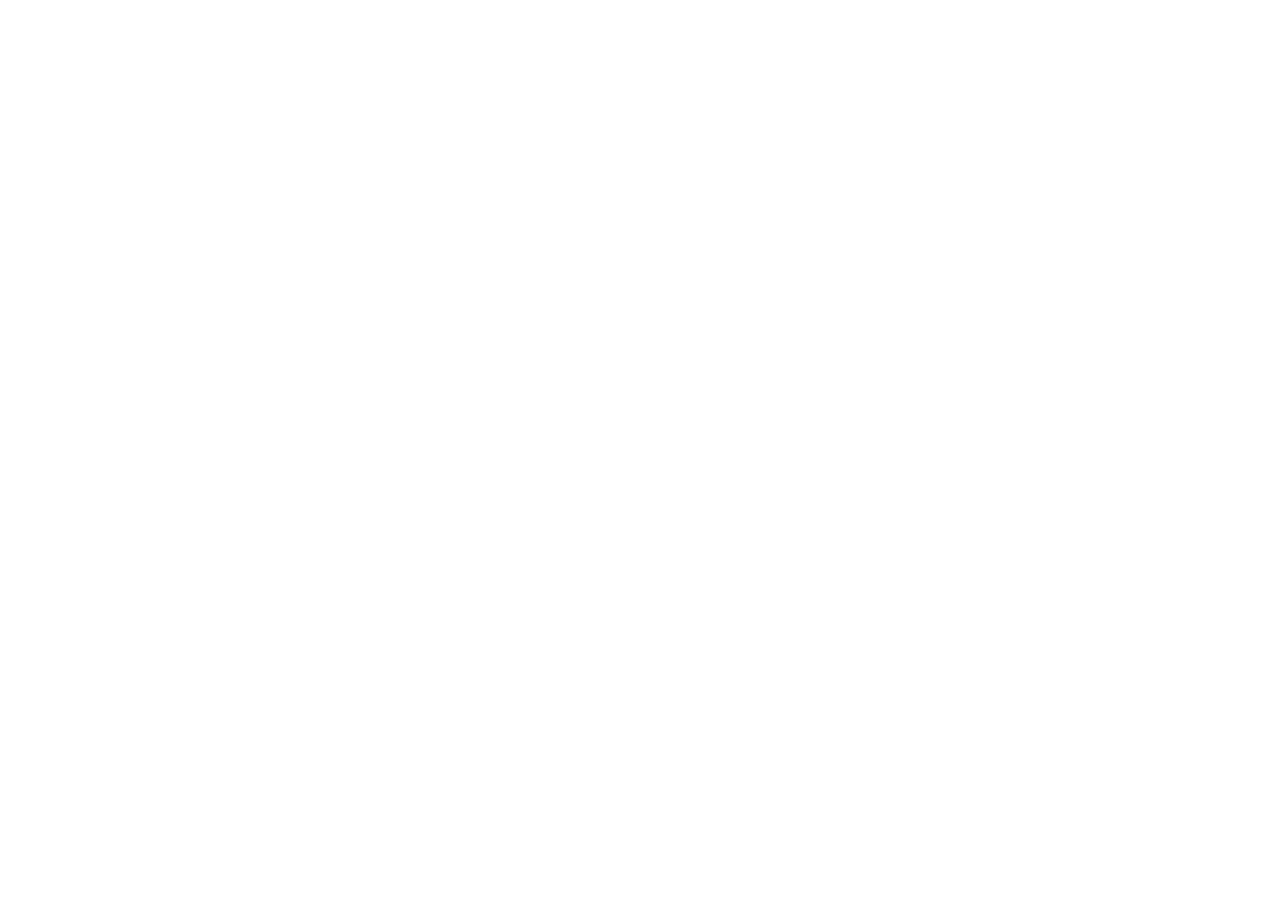
==== index.html @ 0b14f1cb "estructura" ====
<!DOCTYPE html>
<html lang="en">
<head>
    <meta charset="UTF-8">
    <meta name="viewport" content="width=device-width, initial-scale=1.0">
    <title>Rentabili</title>
    <link rel="stylesheet" href="css/styles.css">
    <link rel="stylesheet" href="css/variables.css">
</head>
<body>
    
</body>
</html>
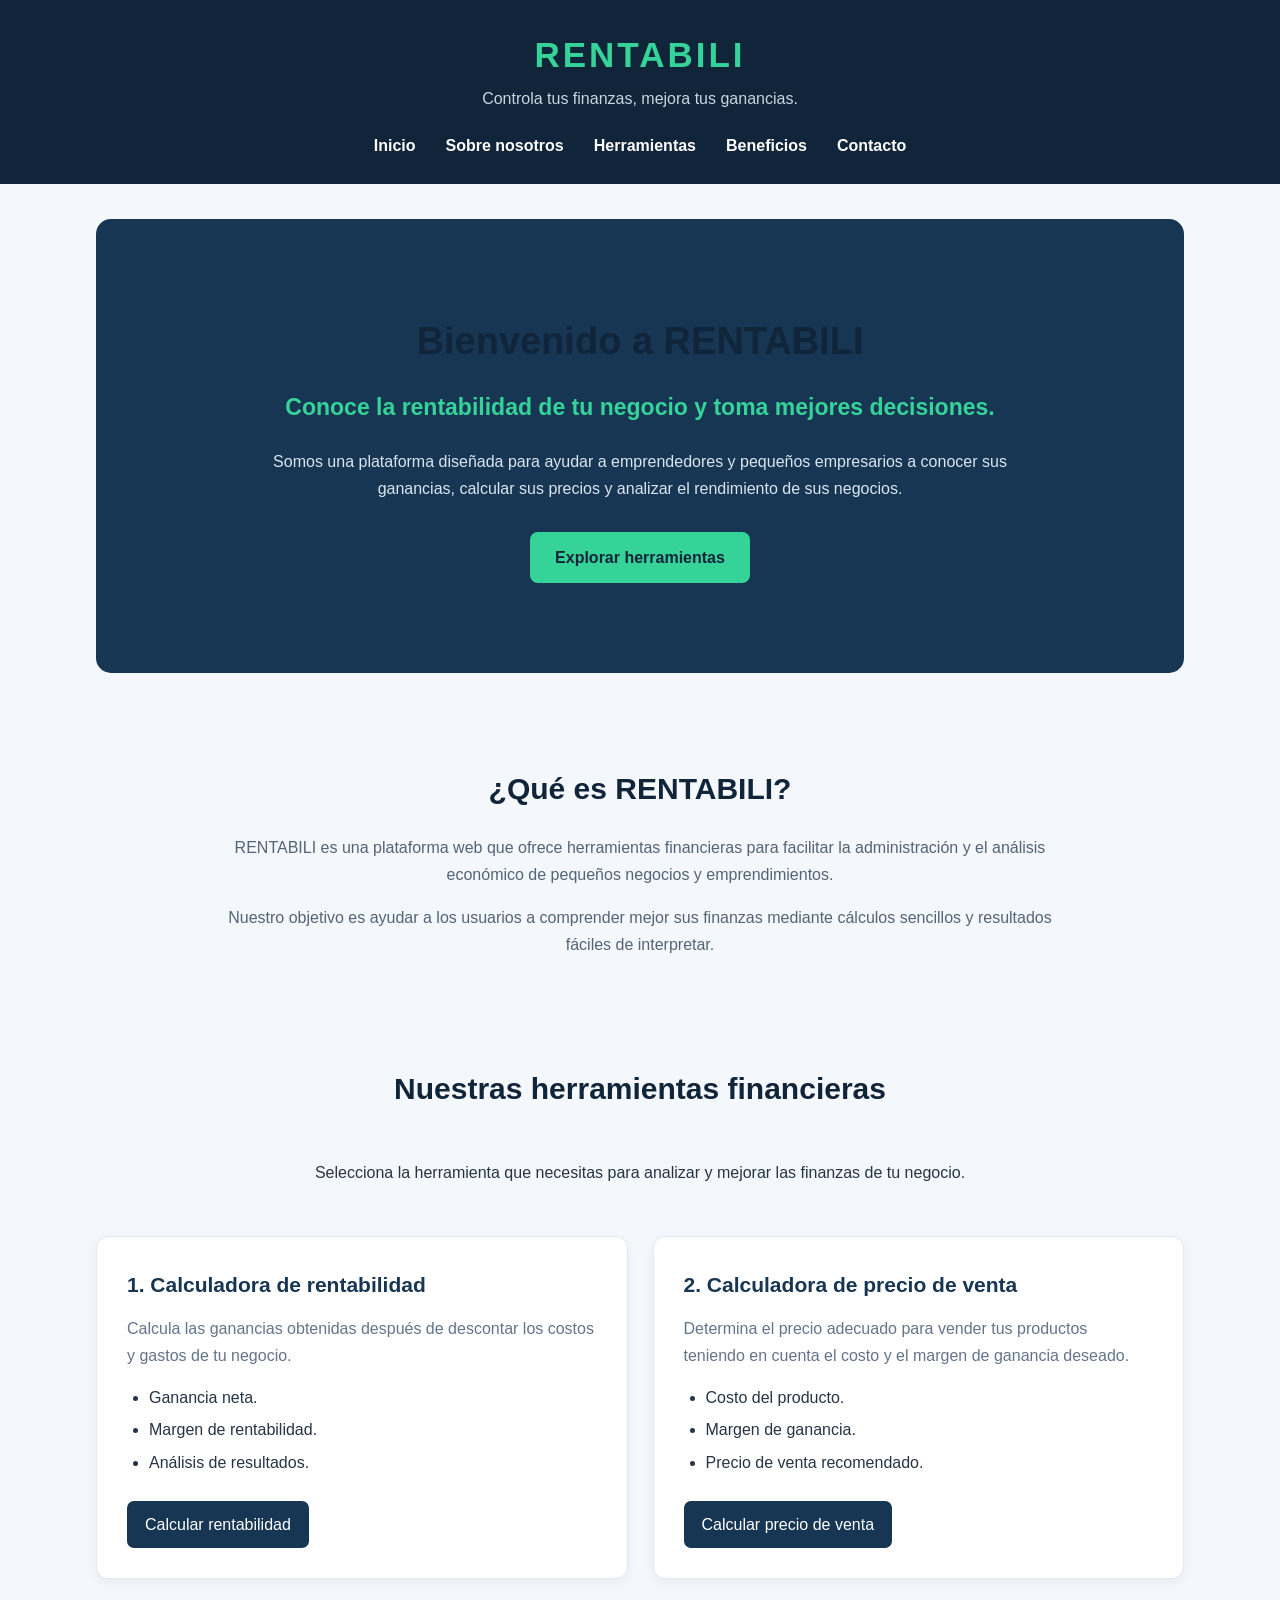
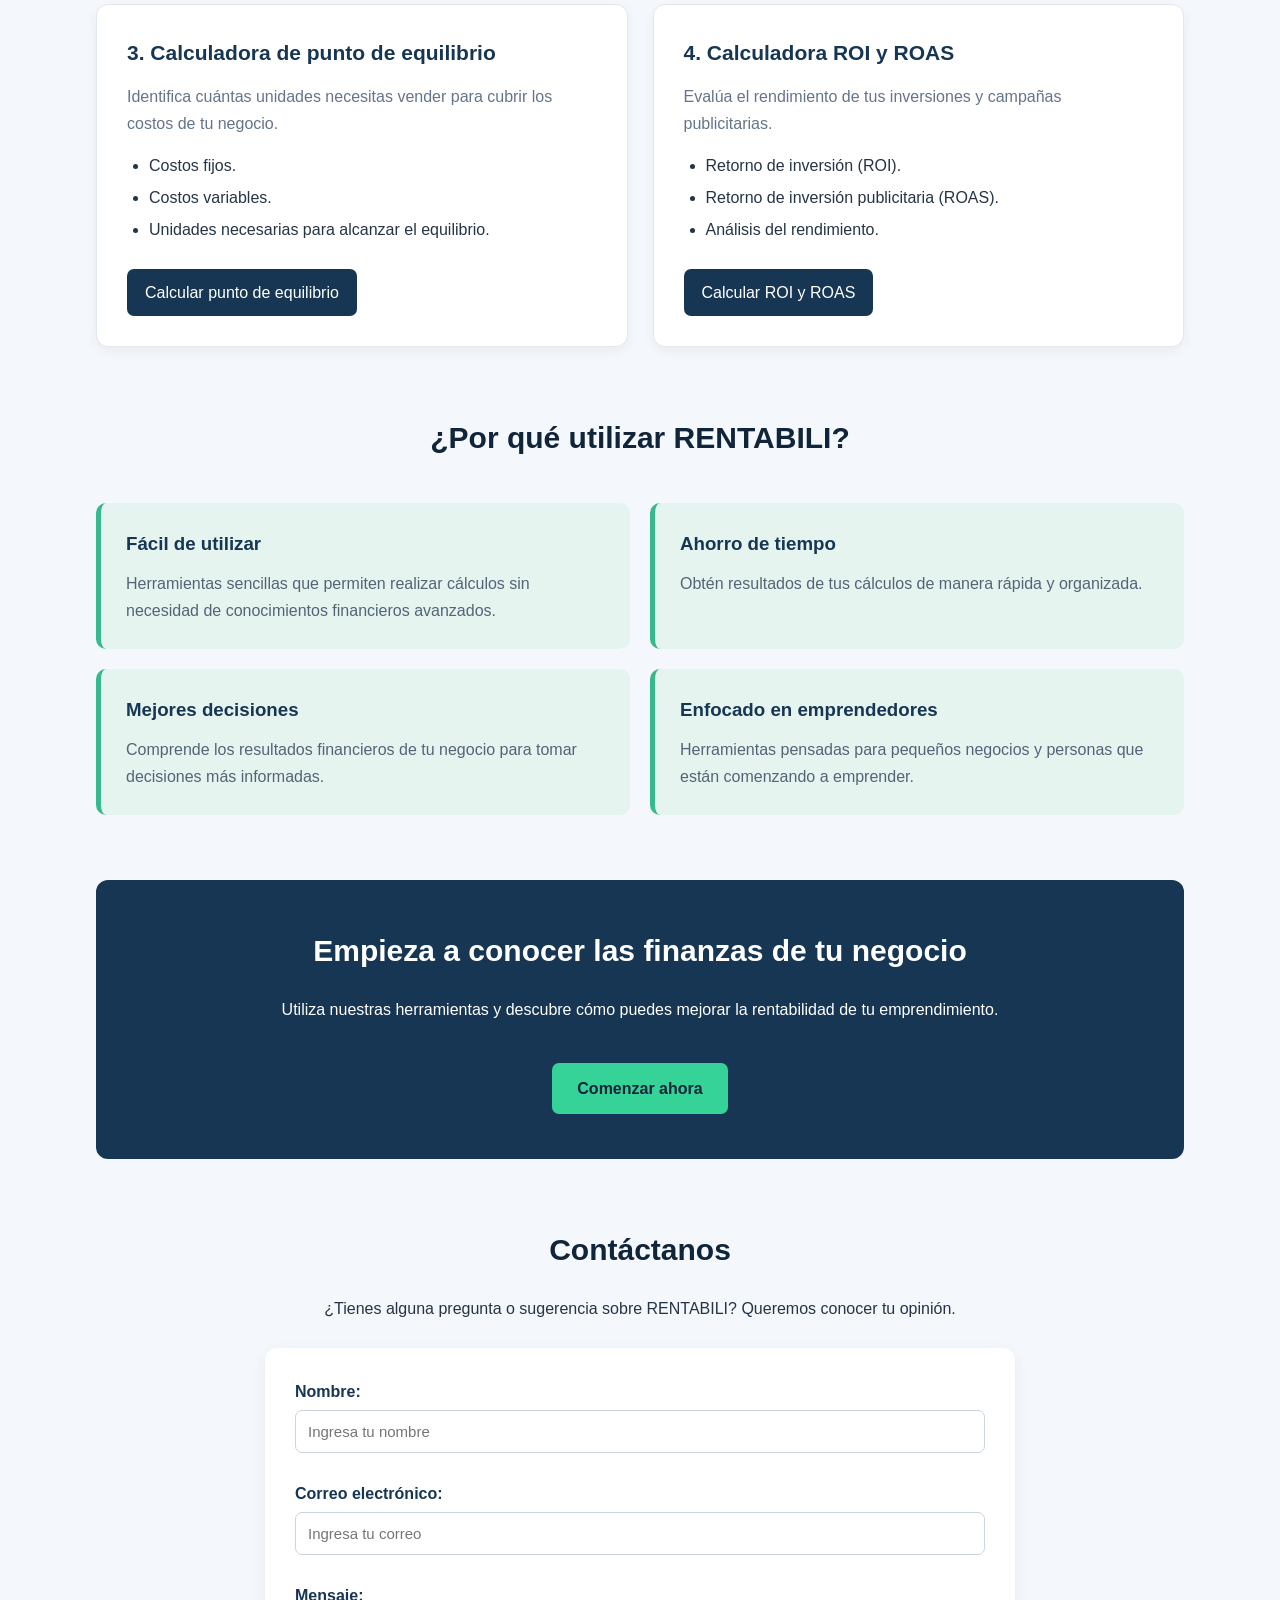
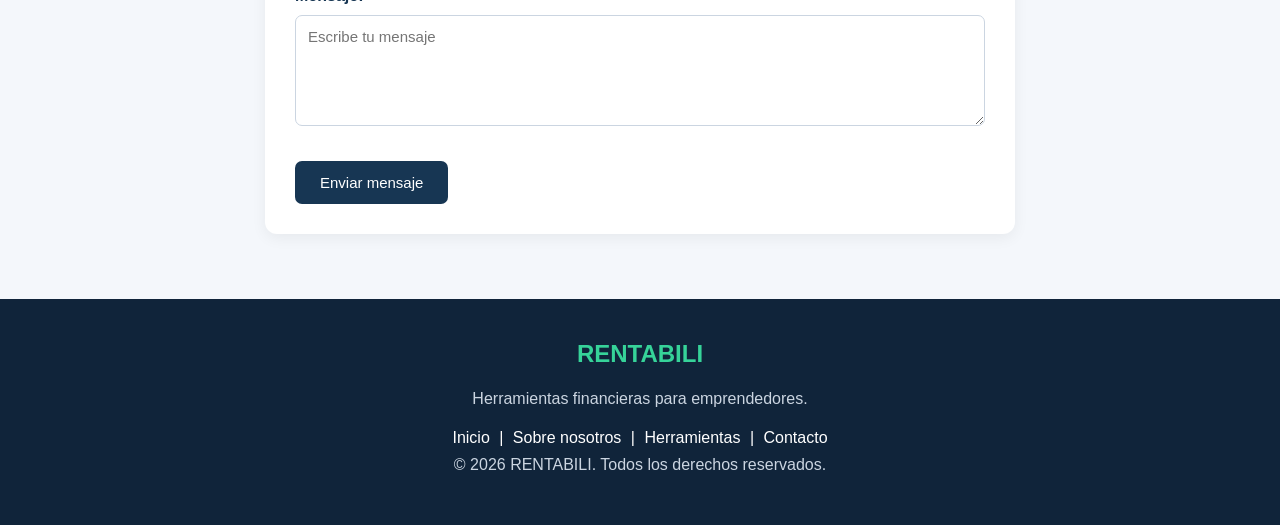
==== commit 4fb00d03: "agregar paginas" ====
--- a/index.html
+++ b/index.html
@@ -1,13 +1,299 @@
 <!DOCTYPE html>
-<html lang="en">
+<html lang="es">
+
 <head>
     <meta charset="UTF-8">
     <meta name="viewport" content="width=device-width, initial-scale=1.0">
-    <title>Rentabili</title>
+    <meta name="description" content="RENTABILI, plataforma de herramientas financieras para emprendedores y pequeños negocios.">
+    <title>RENTABILI | Inicio</title>
     <link rel="stylesheet" href="css/styles.css">
     <link rel="stylesheet" href="css/variables.css">
 </head>
+
 <body>
-    
+
+    <!-- ENCABEZADO Y NAVEGACIÓN -->
+    <header>
+
+        <h1>RENTABILI</h1>
+
+        <p>Controla tus finanzas, mejora tus ganancias.</p>
+
+        <nav>
+            <ul>
+                <li><a href="index.html">Inicio</a></li>
+                <li><a href="#nosotros">Sobre nosotros</a></li>
+                <li><a href="#herramientas">Herramientas</a></li>
+                <li><a href="#beneficios">Beneficios</a></li>
+                <li><a href="#contacto">Contacto</a></li>
+            </ul>
+        </nav>
+
+    </header>
+
+
+    <!-- PRESENTACIÓN PRINCIPAL -->
+    <main>
+
+        <section id="inicio">
+
+            <h2>Bienvenido a RENTABILI</h2>
+
+            <h3>Conoce la rentabilidad de tu negocio y toma mejores decisiones.</h3>
+
+            <p>
+                Somos una plataforma diseñada para ayudar a emprendedores
+                y pequeños empresarios a conocer sus ganancias, calcular
+                sus precios y analizar el rendimiento de sus negocios.
+            </p>
+
+            <a href="#herramientas">Explorar herramientas</a>
+
+        </section>
+
+
+        <!-- SOBRE NOSOTROS -->
+        <section id="nosotros">
+
+            <h2>¿Qué es RENTABILI?</h2>
+
+            <p>
+                RENTABILI es una plataforma web que ofrece herramientas
+                financieras para facilitar la administración y el análisis
+                económico de pequeños negocios y emprendimientos.
+            </p>
+
+            <p>
+                Nuestro objetivo es ayudar a los usuarios a comprender
+                mejor sus finanzas mediante cálculos sencillos y resultados
+                fáciles de interpretar.
+            </p>
+
+        </section>
+
+
+        <!-- HERRAMIENTAS PRINCIPALES -->
+        <section id="herramientas">
+
+            <h2>Nuestras herramientas financieras</h2>
+
+            <p>
+                Selecciona la herramienta que necesitas para analizar
+                y mejorar las finanzas de tu negocio.
+            </p>
+
+
+            <!-- HERRAMIENTA 1 -->
+            <article>
+
+                <h3>1. Calculadora de rentabilidad</h3>
+
+                <p>
+                    Calcula las ganancias obtenidas después de descontar
+                    los costos y gastos de tu negocio.
+                </p>
+
+                <ul>
+                    <li>Ganancia neta.</li>
+                    <li>Margen de rentabilidad.</li>
+                    <li>Análisis de resultados.</li>
+                </ul>
+
+                <a href="Rentabilidad.html">Calcular rentabilidad</a>
+
+            </article>
+
+
+            <!-- HERRAMIENTA 2 -->
+            <article>
+
+                <h3>2. Calculadora de precio de venta</h3>
+
+                <p>
+                    Determina el precio adecuado para vender tus productos
+                    teniendo en cuenta el costo y el margen de ganancia deseado.
+                </p>
+
+                <ul>
+                    <li>Costo del producto.</li>
+                    <li>Margen de ganancia.</li>
+                    <li>Precio de venta recomendado.</li>
+                </ul>
+
+                <a href="Precio de venta.html">Calcular precio de venta</a>
+
+            </article>
+
+
+            <!-- HERRAMIENTA 3 -->
+            <article>
+
+                <h3>3. Calculadora de punto de equilibrio</h3>
+
+                <p>
+                    Identifica cuántas unidades necesitas vender
+                    para cubrir los costos de tu negocio.
+                </p>
+
+                <ul>
+                    <li>Costos fijos.</li>
+                    <li>Costos variables.</li>
+                    <li>Unidades necesarias para alcanzar el equilibrio.</li>
+                </ul>
+
+                <a href="Punto de equilibrio.html">Calcular punto de equilibrio</a>
+
+            </article>
+
+
+            <!-- HERRAMIENTA 4 -->
+            <article>
+
+                <h3>4. Calculadora ROI y ROAS</h3>
+
+                <p>
+                    Evalúa el rendimiento de tus inversiones
+                    y campañas publicitarias.
+                </p>
+
+                <ul>
+                    <li>Retorno de inversión (ROI).</li>
+                    <li>Retorno de inversión publicitaria (ROAS).</li>
+                    <li>Análisis del rendimiento.</li>
+                </ul>
+
+                <a href="ROI Y ROAS.html">Calcular ROI y ROAS</a>
+
+            </article>
+
+        </section>
+
+
+        <!-- BENEFICIOS -->
+        <section id="beneficios">
+
+            <h2>¿Por qué utilizar RENTABILI?</h2>
+
+            <article>
+
+                <h3>Fácil de utilizar</h3>
+
+                <p>
+                    Herramientas sencillas que permiten realizar cálculos
+                    sin necesidad de conocimientos financieros avanzados.
+                </p>
+
+            </article>
+
+            <article>
+
+                <h3>Ahorro de tiempo</h3>
+
+                <p>
+                    Obtén resultados de tus cálculos de manera rápida
+                    y organizada.
+                </p>
+
+            </article>
+
+            <article>
+                
+                <h3>Mejores decisiones</h3>
+
+                <p>
+                    Comprende los resultados financieros de tu negocio
+                    para tomar decisiones más informadas.
+                </p>
+
+            </article>
+
+            <article>
+
+                <h3>Enfocado en emprendedores</h3>
+
+                <p>
+                    Herramientas pensadas para pequeños negocios
+                    y personas que están comenzando a emprender.
+                </p>
+
+            </article>
+
+        </section>
+
+
+        <!-- LLAMADO A LA ACCIÓN -->
+        <section>
+
+            <h2>Empieza a conocer las finanzas de tu negocio</h2>
+
+            <p>
+                Utiliza nuestras herramientas y descubre cómo puedes
+                mejorar la rentabilidad de tu emprendimiento.
+            </p>
+
+            <a href="#herramientas">Comenzar ahora</a>
+
+        </section>
+
+
+        <!-- CONTACTO -->
+        <section id="contacto">
+
+            <h2>Contáctanos</h2>
+
+            <p>
+                ¿Tienes alguna pregunta o sugerencia sobre RENTABILI?
+                Queremos conocer tu opinión.
+            </p>
+
+            <form>
+
+                <label for="nombre">Nombre:</label>
+                <input type="text" id="nombre" name="nombre"
+                       placeholder="Ingresa tu nombre">
+
+                <br><br>
+
+                <label for="correo">Correo electrónico:</label>
+                <input type="email" id="correo" name="correo"
+                       placeholder="Ingresa tu correo">
+
+                <br><br>
+
+                <label for="mensaje">Mensaje:</label>
+                <textarea id="mensaje" name="mensaje"
+                          rows="5" cols="30"
+                          placeholder="Escribe tu mensaje"></textarea>
+
+                <br><br>
+
+                <button type="submit">Enviar mensaje</button>
+
+            </form>
+
+        </section>
+
+    </main>
+
+
+    <!-- PIE DE PÁGINA -->
+    <footer>
+
+        <h2>RENTABILI</h2>
+
+        <p>Herramientas financieras para emprendedores.</p>
+
+        <nav>
+            <a href="index.html">Inicio</a> |
+            <a href="#nosotros">Sobre nosotros</a> |
+            <a href="#herramientas">Herramientas</a> |
+            <a href="#contacto">Contacto</a>
+        </nav>
+
+        <p>© 2026 RENTABILI. Todos los derechos reservados.</p>
+
+    </footer>
+
 </body>
+
 </html>
--- a/css/styles.css
+++ b/css/styles.css
@@ -0,0 +1,382 @@
+/* =====================================
+   1. CONFIGURACIÓN GENERAL
+===================================== */
+
+* {
+    margin: 0;
+    padding: 0;
+    box-sizing: border-box;
+}
+
+html {
+    scroll-behavior: smooth;
+}
+
+body {
+    font-family: Arial, Helvetica, sans-serif;
+    background-color: #f4f7fb;
+    color: #263445;
+    line-height: 1.7;
+}
+
+
+/* =====================================
+   2. ENCABEZADO
+===================================== */
+
+header {
+    background-color: #10243a;
+    color: white;
+    padding: 25px 8%;
+    text-align: center;
+}
+
+header h1 {
+    font-size: 35px;
+    letter-spacing: 3px;
+    color: #36d399;
+}
+
+header p {
+    color: #cbd5e1;
+    margin-bottom: 20px;
+}
+
+
+/* =====================================
+   3. BARRA DE NAVEGACIÓN
+===================================== */
+
+header nav ul {
+    list-style: none;
+    display: flex;
+    justify-content: center;
+    flex-wrap: wrap;
+    gap: 30px;
+}
+
+header nav ul li a {
+    color: white;
+    text-decoration: none;
+    font-weight: bold;
+    transition: 0.3s;
+}
+
+header nav ul li a:hover {
+    color: #36d399;
+}
+
+
+/* =====================================
+   4. CONTENIDO PRINCIPAL
+===================================== */
+
+main {
+    width: 85%;
+    max-width: 1200px;
+    margin: auto;
+}
+
+
+/* =====================================
+   5. PRESENTACIÓN PRINCIPAL
+===================================== */
+
+#inicio {
+    background-color: #173653;
+    color: white;
+    text-align: center;
+    padding: 90px 30px;
+    margin-top: 35px;
+    border-radius: 15px;
+}
+
+#inicio h2 {
+    font-size: 38px;
+    margin-bottom: 15px;
+}
+
+#inicio h3 {
+    font-size: 23px;
+    color: #36d399;
+    margin-bottom: 20px;
+}
+
+#inicio p {
+    max-width: 750px;
+    margin: 0 auto 30px;
+    color: #dbe5ef;
+}
+
+#inicio a {
+    display: inline-block;
+    background-color: #36d399;
+    color: #10243a;
+    text-decoration: none;
+    padding: 12px 25px;
+    border-radius: 8px;
+    font-weight: bold;
+    transition: 0.3s;
+}
+
+#inicio a:hover {
+    background-color: #20b981;
+    transform: translateY(-3px);
+}
+
+
+/* =====================================
+   6. SECCIONES GENERALES
+===================================== */
+
+main > section {
+    margin-top: 65px;
+    margin-bottom: 65px;
+}
+
+main > section h2 {
+    text-align: center;
+    color: #10243a;
+    font-size: 30px;
+    margin-bottom: 20px;
+}
+
+main > section > p {
+    text-align: center;
+    max-width: 800px;
+    margin: 0 auto 25px;
+}
+
+
+/* =====================================
+   7. SOBRE NOSOTROS
+===================================== */
+
+#nosotros {
+    text-align: center;
+    padding: 25px;
+}
+
+#nosotros p {
+    max-width: 850px;
+    margin: 15px auto;
+    color: #536477;
+}
+
+
+/* =====================================
+   8. HERRAMIENTAS FINANCIERAS
+===================================== */
+
+#herramientas {
+    display: grid;
+    grid-template-columns: repeat(2, 1fr);
+    gap: 25px;
+}
+
+#herramientas h2,
+#herramientas > p {
+    grid-column: 1 / -1;
+}
+
+#herramientas article {
+    background-color: white;
+    padding: 30px;
+    border-radius: 12px;
+    border: 1px solid #e2e8f0;
+    box-shadow: 0 4px 12px rgba(0, 0, 0, 0.05);
+    transition: 0.3s;
+}
+
+#herramientas article:hover {
+    transform: translateY(-7px);
+    box-shadow: 0 10px 25px rgba(16, 36, 58, 0.12);
+}
+
+#herramientas article h3 {
+    color: #173653;
+    font-size: 21px;
+    margin-bottom: 12px;
+}
+
+#herramientas article p {
+    color: #64748b;
+    margin-bottom: 15px;
+}
+
+#herramientas article ul {
+    padding-left: 22px;
+    margin-bottom: 25px;
+}
+
+#herramientas article li {
+    margin-bottom: 5px;
+}
+
+#herramientas article a {
+    display: inline-block;
+    background-color: #173653;
+    color: white;
+    text-decoration: none;
+    padding: 10px 18px;
+    border-radius: 7px;
+    transition: 0.3s;
+}
+
+#herramientas article a:hover {
+    background-color: #36b98b;
+    color: #10243a;
+}
+
+
+/* =====================================
+   9. BENEFICIOS
+===================================== */
+
+#beneficios {
+    display: grid;
+    grid-template-columns: repeat(2, 1fr);
+    gap: 20px;
+}
+
+#beneficios h2 {
+    grid-column: 1 / -1;
+}
+
+#beneficios article {
+    background-color: #e6f4ef;
+    padding: 25px;
+    border-radius: 10px;
+    border-left: 5px solid #36b98b;
+}
+
+#beneficios article h3 {
+    color: #173653;
+    margin-bottom: 10px;
+}
+
+#beneficios article p {
+    color: #536477;
+}
+
+
+/* =====================================
+   10. LLAMADO A LA ACCIÓN
+===================================== */
+
+main > section:not(#inicio):not(#nosotros):not(#herramientas):not(#beneficios):not(#contacto) {
+    background-color: #173653;
+    color: white;
+    text-align: center;
+    padding: 45px 25px;
+    border-radius: 12px;
+}
+
+main > section:not(#inicio):not(#nosotros):not(#herramientas):not(#beneficios):not(#contacto) h2 {
+    color: white;
+}
+
+main > section:not(#inicio):not(#nosotros):not(#herramientas):not(#beneficios):not(#contacto) a {
+    display: inline-block;
+    background-color: #36d399;
+    color: #10243a;
+    text-decoration: none;
+    padding: 12px 25px;
+    margin-top: 15px;
+    border-radius: 7px;
+    font-weight: bold;
+}
+
+
+/* =====================================
+   11. FORMULARIO DE CONTACTO
+===================================== */
+
+#contacto {
+    max-width: 750px;
+    margin-left: auto;
+    margin-right: auto;
+}
+
+#contacto form {
+    background-color: white;
+    padding: 30px;
+    border-radius: 12px;
+    box-shadow: 0 4px 15px rgba(0, 0, 0, 0.06);
+}
+
+#contacto label {
+    display: block;
+    font-weight: bold;
+    margin-bottom: 5px;
+    color: #173653;
+}
+
+#contacto input,
+#contacto textarea {
+    width: 100%;
+    padding: 12px;
+    border: 1px solid #cbd5e1;
+    border-radius: 7px;
+    font-family: Arial, sans-serif;
+    font-size: 15px;
+    outline: none;
+}
+
+#contacto input:focus,
+#contacto textarea:focus {
+    border-color: #36b98b;
+}
+
+#contacto textarea {
+    resize: vertical;
+}
+
+#contacto button {
+    background-color: #173653;
+    color: white;
+    border: none;
+    padding: 13px 25px;
+    border-radius: 7px;
+    cursor: pointer;
+    font-size: 15px;
+    transition: 0.3s;
+}
+
+#contacto button:hover {
+    background-color: #36b98b;
+    color: #10243a;
+}
+
+
+/* =====================================
+   12. PIE DE PÁGINA
+===================================== */
+
+footer {
+    background-color: #10243a;
+    color: white;
+    text-align: center;
+    padding: 35px 20px;
+}
+
+footer h2 {
+    color: #36d399;
+    margin-bottom: 10px;
+}
+
+footer p {
+    color: #cbd5e1;
+    margin-bottom: 12px;
+}
+
+footer nav a {
+    color: white;
+    text-decoration: none;
+    margin: 5px;
+    transition: 0.3s;
+}
+
+footer nav a:hover {
+    color: #36d399;
+}
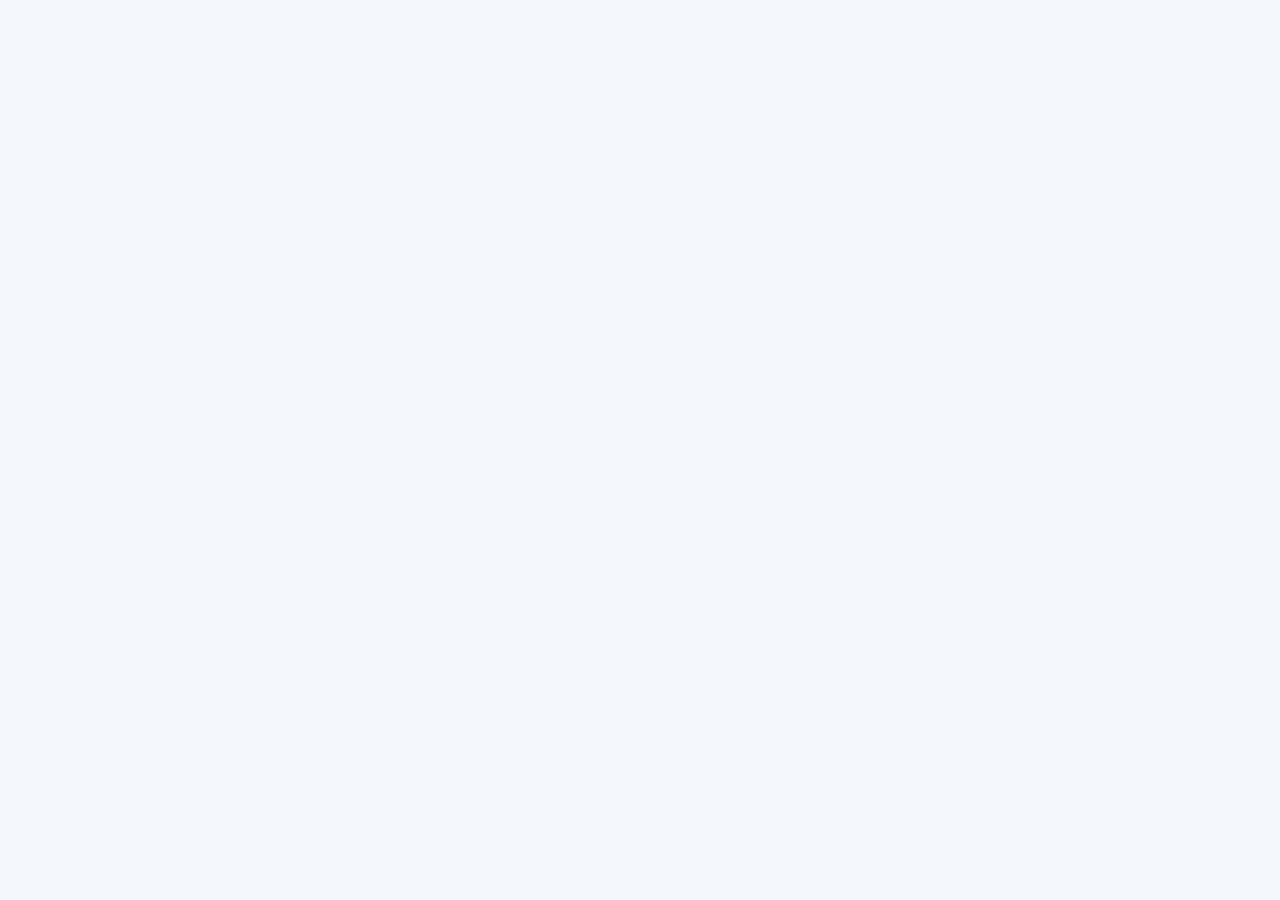
==== commit 8843101e: "agregar puntorentabilidad" ====
--- a/index.html
+++ b/index.html
@@ -1,299 +1,13 @@
 <!DOCTYPE html>
-<html lang="es">
-
+<html lang="en">
 <head>
     <meta charset="UTF-8">
     <meta name="viewport" content="width=device-width, initial-scale=1.0">
-    <meta name="description" content="RENTABILI, plataforma de herramientas financieras para emprendedores y pequeños negocios.">
-    <title>RENTABILI | Inicio</title>
+    <title>Rentabili</title>
     <link rel="stylesheet" href="css/styles.css">
     <link rel="stylesheet" href="css/variables.css">
 </head>
-
 <body>
-
-    <!-- ENCABEZADO Y NAVEGACIÓN -->
-    <header>
-
-        <h1>RENTABILI</h1>
-
-        <p>Controla tus finanzas, mejora tus ganancias.</p>
-
-        <nav>
-            <ul>
-                <li><a href="index.html">Inicio</a></li>
-                <li><a href="#nosotros">Sobre nosotros</a></li>
-                <li><a href="#herramientas">Herramientas</a></li>
-                <li><a href="#beneficios">Beneficios</a></li>
-                <li><a href="#contacto">Contacto</a></li>
-            </ul>
-        </nav>
-
-    </header>
-
-
-    <!-- PRESENTACIÓN PRINCIPAL -->
-    <main>
-
-        <section id="inicio">
-
-            <h2>Bienvenido a RENTABILI</h2>
-
-            <h3>Conoce la rentabilidad de tu negocio y toma mejores decisiones.</h3>
-
-            <p>
-                Somos una plataforma diseñada para ayudar a emprendedores
-                y pequeños empresarios a conocer sus ganancias, calcular
-                sus precios y analizar el rendimiento de sus negocios.
-            </p>
-
-            <a href="#herramientas">Explorar herramientas</a>
-
-        </section>
-
-
-        <!-- SOBRE NOSOTROS -->
-        <section id="nosotros">
-
-            <h2>¿Qué es RENTABILI?</h2>
-
-            <p>
-                RENTABILI es una plataforma web que ofrece herramientas
-                financieras para facilitar la administración y el análisis
-                económico de pequeños negocios y emprendimientos.
-            </p>
-
-            <p>
-                Nuestro objetivo es ayudar a los usuarios a comprender
-                mejor sus finanzas mediante cálculos sencillos y resultados
-                fáciles de interpretar.
-            </p>
-
-        </section>
-
-
-        <!-- HERRAMIENTAS PRINCIPALES -->
-        <section id="herramientas">
-
-            <h2>Nuestras herramientas financieras</h2>
-
-            <p>
-                Selecciona la herramienta que necesitas para analizar
-                y mejorar las finanzas de tu negocio.
-            </p>
-
-
-            <!-- HERRAMIENTA 1 -->
-            <article>
-
-                <h3>1. Calculadora de rentabilidad</h3>
-
-                <p>
-                    Calcula las ganancias obtenidas después de descontar
-                    los costos y gastos de tu negocio.
-                </p>
-
-                <ul>
-                    <li>Ganancia neta.</li>
-                    <li>Margen de rentabilidad.</li>
-                    <li>Análisis de resultados.</li>
-                </ul>
-
-                <a href="Rentabilidad.html">Calcular rentabilidad</a>
-
-            </article>
-
-
-            <!-- HERRAMIENTA 2 -->
-            <article>
-
-                <h3>2. Calculadora de precio de venta</h3>
-
-                <p>
-                    Determina el precio adecuado para vender tus productos
-                    teniendo en cuenta el costo y el margen de ganancia deseado.
-                </p>
-
-                <ul>
-                    <li>Costo del producto.</li>
-                    <li>Margen de ganancia.</li>
-                    <li>Precio de venta recomendado.</li>
-                </ul>
-
-                <a href="Precio de venta.html">Calcular precio de venta</a>
-
-            </article>
-
-
-            <!-- HERRAMIENTA 3 -->
-            <article>
-
-                <h3>3. Calculadora de punto de equilibrio</h3>
-
-                <p>
-                    Identifica cuántas unidades necesitas vender
-                    para cubrir los costos de tu negocio.
-                </p>
-
-                <ul>
-                    <li>Costos fijos.</li>
-                    <li>Costos variables.</li>
-                    <li>Unidades necesarias para alcanzar el equilibrio.</li>
-                </ul>
-
-                <a href="Punto de equilibrio.html">Calcular punto de equilibrio</a>
-
-            </article>
-
-
-            <!-- HERRAMIENTA 4 -->
-            <article>
-
-                <h3>4. Calculadora ROI y ROAS</h3>
-
-                <p>
-                    Evalúa el rendimiento de tus inversiones
-                    y campañas publicitarias.
-                </p>
-
-                <ul>
-                    <li>Retorno de inversión (ROI).</li>
-                    <li>Retorno de inversión publicitaria (ROAS).</li>
-                    <li>Análisis del rendimiento.</li>
-                </ul>
-
-                <a href="ROI Y ROAS.html">Calcular ROI y ROAS</a>
-
-            </article>
-
-        </section>
-
-
-        <!-- BENEFICIOS -->
-        <section id="beneficios">
-
-            <h2>¿Por qué utilizar RENTABILI?</h2>
-
-            <article>
-
-                <h3>Fácil de utilizar</h3>
-
-                <p>
-                    Herramientas sencillas que permiten realizar cálculos
-                    sin necesidad de conocimientos financieros avanzados.
-                </p>
-
-            </article>
-
-            <article>
-
-                <h3>Ahorro de tiempo</h3>
-
-                <p>
-                    Obtén resultados de tus cálculos de manera rápida
-                    y organizada.
-                </p>
-
-            </article>
-
-            <article>
-                
-                <h3>Mejores decisiones</h3>
-
-                <p>
-                    Comprende los resultados financieros de tu negocio
-                    para tomar decisiones más informadas.
-                </p>
-
-            </article>
-
-            <article>
-
-                <h3>Enfocado en emprendedores</h3>
-
-                <p>
-                    Herramientas pensadas para pequeños negocios
-                    y personas que están comenzando a emprender.
-                </p>
-
-            </article>
-
-        </section>
-
-
-        <!-- LLAMADO A LA ACCIÓN -->
-        <section>
-
-            <h2>Empieza a conocer las finanzas de tu negocio</h2>
-
-            <p>
-                Utiliza nuestras herramientas y descubre cómo puedes
-                mejorar la rentabilidad de tu emprendimiento.
-            </p>
-
-            <a href="#herramientas">Comenzar ahora</a>
-
-        </section>
-
-
-        <!-- CONTACTO -->
-        <section id="contacto">
-
-            <h2>Contáctanos</h2>
-
-            <p>
-                ¿Tienes alguna pregunta o sugerencia sobre RENTABILI?
-                Queremos conocer tu opinión.
-            </p>
-
-            <form>
-
-                <label for="nombre">Nombre:</label>
-                <input type="text" id="nombre" name="nombre"
-                       placeholder="Ingresa tu nombre">
-
-                <br><br>
-
-                <label for="correo">Correo electrónico:</label>
-                <input type="email" id="correo" name="correo"
-                       placeholder="Ingresa tu correo">
-
-                <br><br>
-
-                <label for="mensaje">Mensaje:</label>
-                <textarea id="mensaje" name="mensaje"
-                          rows="5" cols="30"
-                          placeholder="Escribe tu mensaje"></textarea>
-
-                <br><br>
-
-                <button type="submit">Enviar mensaje</button>
-
-            </form>
-
-        </section>
-
-    </main>
-
-
-    <!-- PIE DE PÁGINA -->
-    <footer>
-
-        <h2>RENTABILI</h2>
-
-        <p>Herramientas financieras para emprendedores.</p>
-
-        <nav>
-            <a href="index.html">Inicio</a> |
-            <a href="#nosotros">Sobre nosotros</a> |
-            <a href="#herramientas">Herramientas</a> |
-            <a href="#contacto">Contacto</a>
-        </nav>
-
-        <p>© 2026 RENTABILI. Todos los derechos reservados.</p>
-
-    </footer>
-
+    
 </body>
-
 </html>
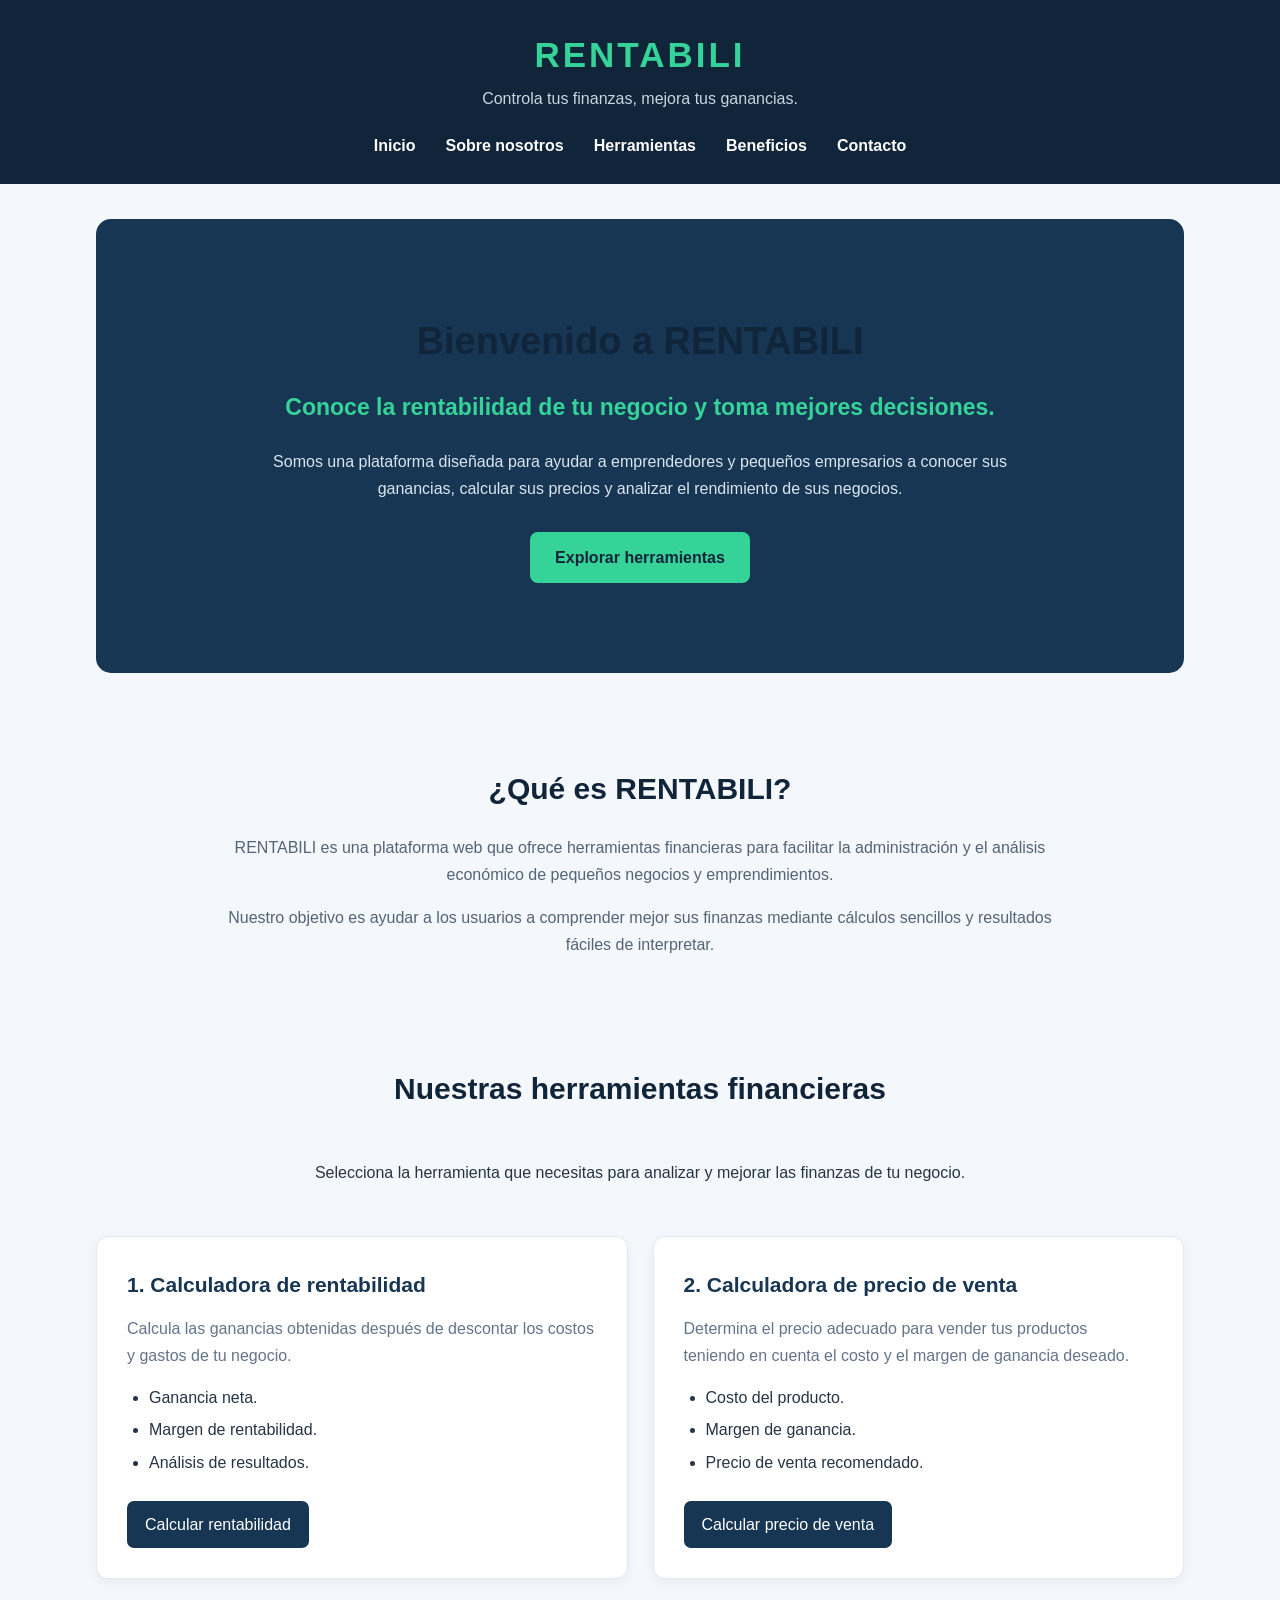
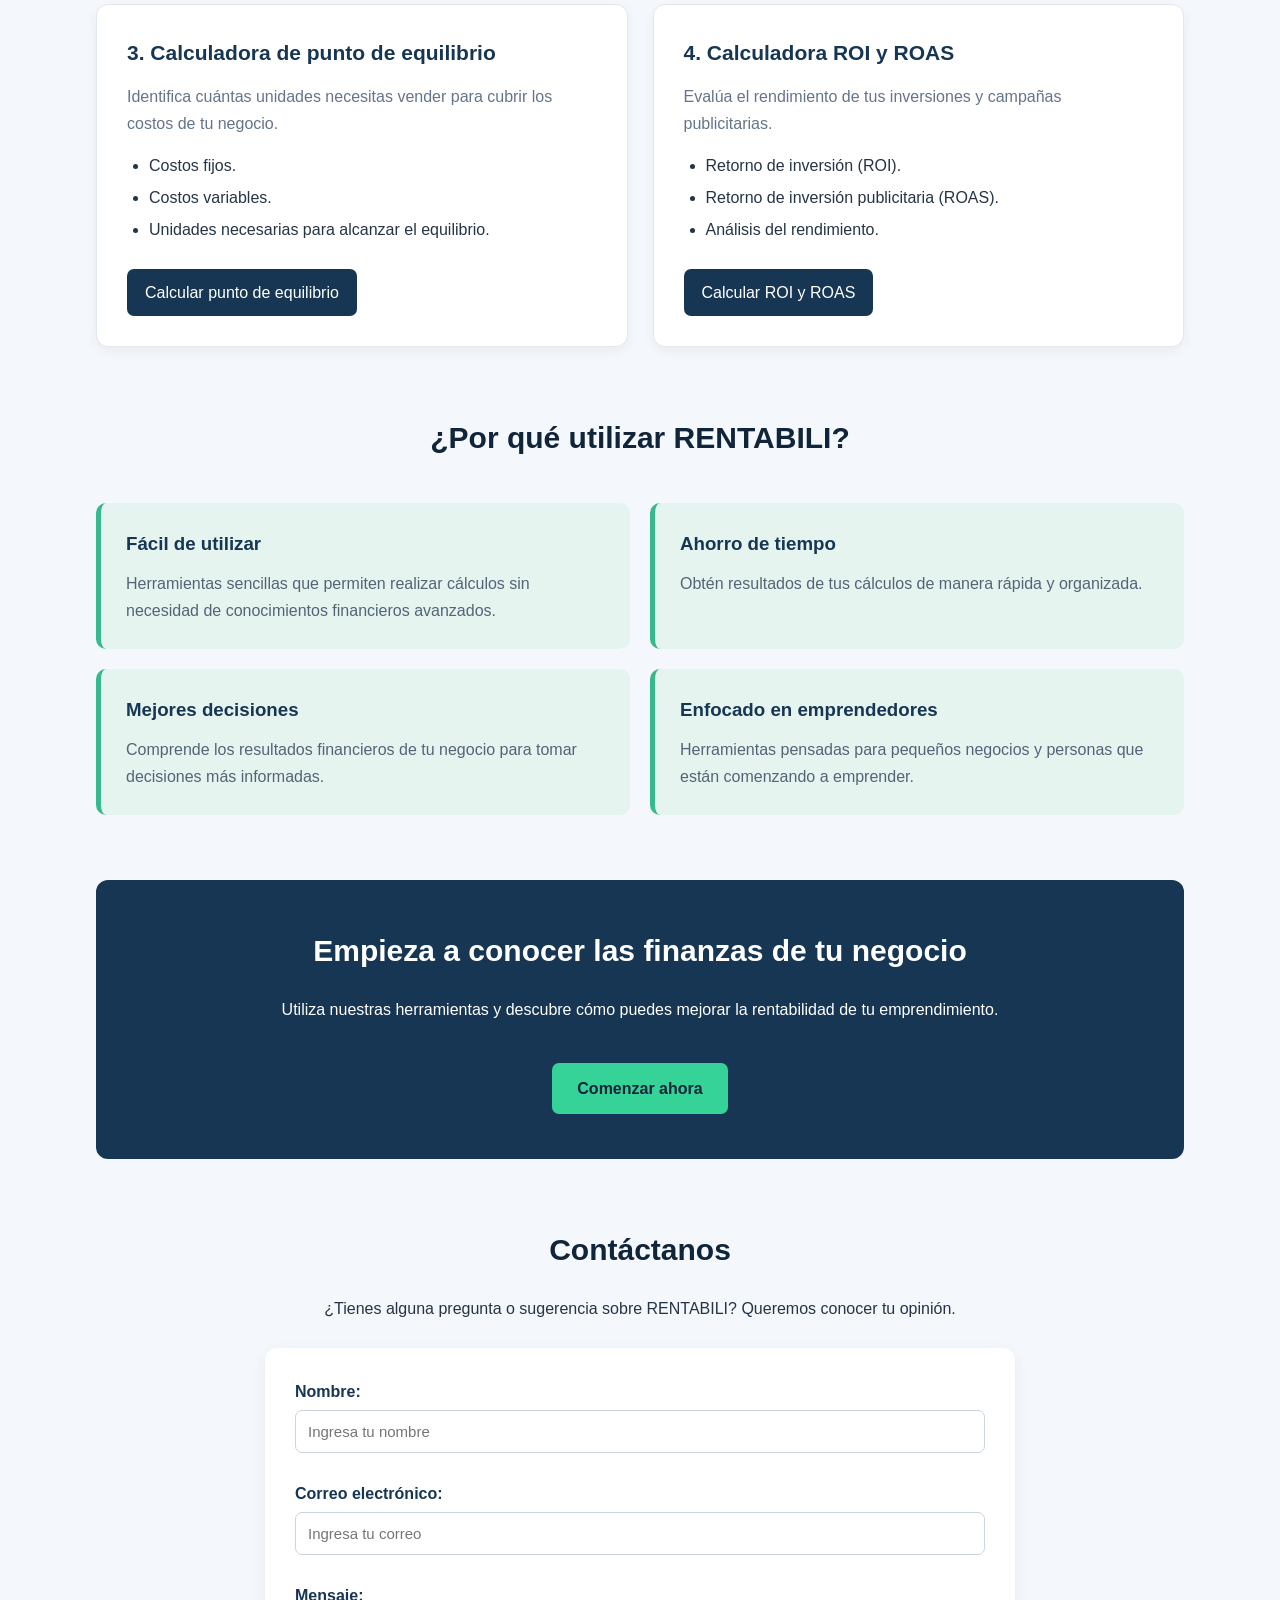
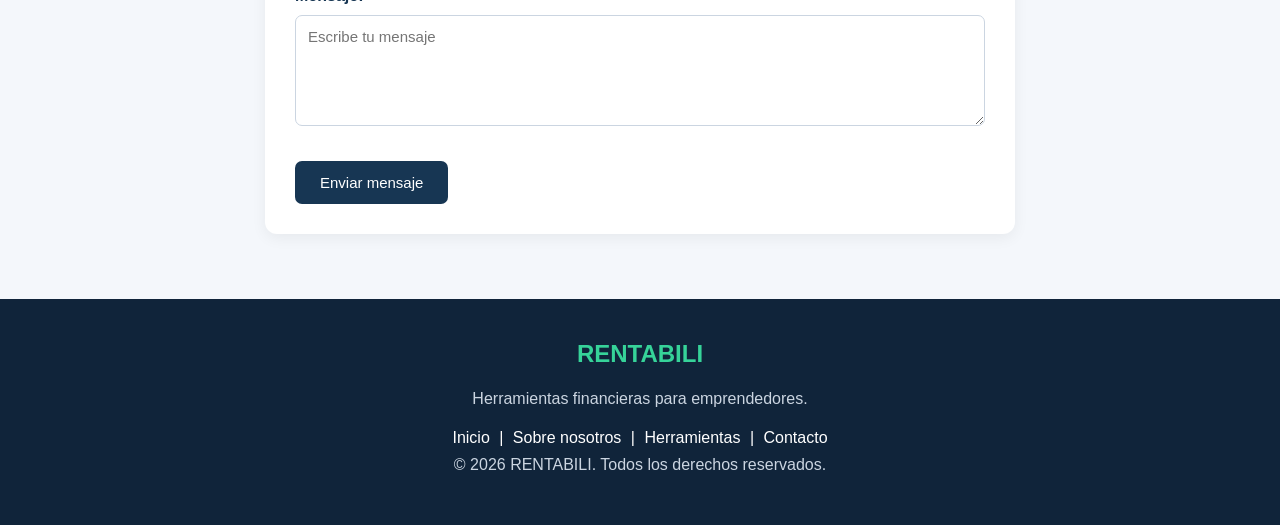
==== commit 690c1eba: "TODA LA PAGINA" ====
--- a/index.html
+++ b/index.html
@@ -1,13 +1,299 @@
 <!DOCTYPE html>
-<html lang="en">
+<html lang="es">
+
 <head>
     <meta charset="UTF-8">
     <meta name="viewport" content="width=device-width, initial-scale=1.0">
-    <title>Rentabili</title>
+    <meta name="description" content="RENTABILI, plataforma de herramientas financieras para emprendedores y pequeños negocios.">
+    <title>RENTABILI | Inicio</title>
     <link rel="stylesheet" href="css/styles.css">
     <link rel="stylesheet" href="css/variables.css">
 </head>
+
 <body>
-    
+
+    <!-- ENCABEZADO Y NAVEGACIÓN -->
+    <header>
+
+        <h1>RENTABILI</h1>
+
+        <p>Controla tus finanzas, mejora tus ganancias.</p>
+
+        <nav>
+            <ul>
+                <li><a href="index.html">Inicio</a></li>
+                <li><a href="#nosotros">Sobre nosotros</a></li>
+                <li><a href="#herramientas">Herramientas</a></li>
+                <li><a href="#beneficios">Beneficios</a></li>
+                <li><a href="#contacto">Contacto</a></li>
+            </ul>
+        </nav>
+
+    </header>
+
+
+    <!-- PRESENTACIÓN PRINCIPAL -->
+    <main>
+
+        <section id="inicio">
+
+            <h2>Bienvenido a RENTABILI</h2>
+
+            <h3>Conoce la rentabilidad de tu negocio y toma mejores decisiones.</h3>
+
+            <p>
+                Somos una plataforma diseñada para ayudar a emprendedores
+                y pequeños empresarios a conocer sus ganancias, calcular
+                sus precios y analizar el rendimiento de sus negocios.
+            </p>
+
+            <a href="#herramientas">Explorar herramientas</a>
+
+        </section>
+
+
+        <!-- SOBRE NOSOTROS -->
+        <section id="nosotros">
+
+            <h2>¿Qué es RENTABILI?</h2>
+
+            <p>
+                RENTABILI es una plataforma web que ofrece herramientas
+                financieras para facilitar la administración y el análisis
+                económico de pequeños negocios y emprendimientos.
+            </p>
+
+            <p>
+                Nuestro objetivo es ayudar a los usuarios a comprender
+                mejor sus finanzas mediante cálculos sencillos y resultados
+                fáciles de interpretar.
+            </p>
+
+        </section>
+
+
+        <!-- HERRAMIENTAS PRINCIPALES -->
+        <section id="herramientas">
+
+            <h2>Nuestras herramientas financieras</h2>
+
+            <p>
+                Selecciona la herramienta que necesitas para analizar
+                y mejorar las finanzas de tu negocio.
+            </p>
+
+
+            <!-- HERRAMIENTA 1 -->
+            <article>
+
+                <h3>1. Calculadora de rentabilidad</h3>
+
+                <p>
+                    Calcula las ganancias obtenidas después de descontar
+                    los costos y gastos de tu negocio.
+                </p>
+
+                <ul>
+                    <li>Ganancia neta.</li>
+                    <li>Margen de rentabilidad.</li>
+                    <li>Análisis de resultados.</li>
+                </ul>
+
+                <a href="Rentabilidad.html">Calcular rentabilidad</a>
+
+            </article>
+
+
+            <!-- HERRAMIENTA 2 -->
+            <article>
+
+                <h3>2. Calculadora de precio de venta</h3>
+
+                <p>
+                    Determina el precio adecuado para vender tus productos
+                    teniendo en cuenta el costo y el margen de ganancia deseado.
+                </p>
+
+                <ul>
+                    <li>Costo del producto.</li>
+                    <li>Margen de ganancia.</li>
+                    <li>Precio de venta recomendado.</li>
+                </ul>
+
+                <a href="Precio de venta.html">Calcular precio de venta</a>
+
+            </article>
+
+
+            <!-- HERRAMIENTA 3 -->
+            <article>
+
+                <h3>3. Calculadora de punto de equilibrio</h3>
+
+                <p>
+                    Identifica cuántas unidades necesitas vender
+                    para cubrir los costos de tu negocio.
+                </p>
+
+                <ul>
+                    <li>Costos fijos.</li>
+                    <li>Costos variables.</li>
+                    <li>Unidades necesarias para alcanzar el equilibrio.</li>
+                </ul>
+
+                <a href="Punto de equilibrio.html">Calcular punto de equilibrio</a>
+
+            </article>
+
+
+            <!-- HERRAMIENTA 4 -->
+            <article>
+
+                <h3>4. Calculadora ROI y ROAS</h3>
+
+                <p>
+                    Evalúa el rendimiento de tus inversiones
+                    y campañas publicitarias.
+                </p>
+
+                <ul>
+                    <li>Retorno de inversión (ROI).</li>
+                    <li>Retorno de inversión publicitaria (ROAS).</li>
+                    <li>Análisis del rendimiento.</li>
+                </ul>
+
+                <a href="ROI Y ROAS.html">Calcular ROI y ROAS</a>
+
+            </article>
+
+        </section>
+
+
+        <!-- BENEFICIOS -->
+        <section id="beneficios">
+
+            <h2>¿Por qué utilizar RENTABILI?</h2>
+
+            <article>
+
+                <h3>Fácil de utilizar</h3>
+
+                <p>
+                    Herramientas sencillas que permiten realizar cálculos
+                    sin necesidad de conocimientos financieros avanzados.
+                </p>
+
+            </article>
+
+            <article>
+
+                <h3>Ahorro de tiempo</h3>
+
+                <p>
+                    Obtén resultados de tus cálculos de manera rápida
+                    y organizada.
+                </p>
+
+            </article>
+
+            <article>
+                
+                <h3>Mejores decisiones</h3>
+
+                <p>
+                    Comprende los resultados financieros de tu negocio
+                    para tomar decisiones más informadas.
+                </p>
+
+            </article>
+
+            <article>
+
+                <h3>Enfocado en emprendedores</h3>
+
+                <p>
+                    Herramientas pensadas para pequeños negocios
+                    y personas que están comenzando a emprender.
+                </p>
+
+            </article>
+
+        </section>
+
+
+        <!-- LLAMADO A LA ACCIÓN -->
+        <section>
+
+            <h2>Empieza a conocer las finanzas de tu negocio</h2>
+
+            <p>
+                Utiliza nuestras herramientas y descubre cómo puedes
+                mejorar la rentabilidad de tu emprendimiento.
+            </p>
+
+            <a href="#herramientas">Comenzar ahora</a>
+
+        </section>
+
+
+        <!-- CONTACTO -->
+        <section id="contacto">
+
+            <h2>Contáctanos</h2>
+
+            <p>
+                ¿Tienes alguna pregunta o sugerencia sobre RENTABILI?
+                Queremos conocer tu opinión.
+            </p>
+
+            <form>
+
+                <label for="nombre">Nombre:</label>
+                <input type="text" id="nombre" name="nombre"
+                       placeholder="Ingresa tu nombre">
+
+                <br><br>
+
+                <label for="correo">Correo electrónico:</label>
+                <input type="email" id="correo" name="correo"
+                       placeholder="Ingresa tu correo">
+
+                <br><br>
+
+                <label for="mensaje">Mensaje:</label>
+                <textarea id="mensaje" name="mensaje"
+                          rows="5" cols="30"
+                          placeholder="Escribe tu mensaje"></textarea>
+
+                <br><br>
+
+                <button type="submit">Enviar mensaje</button>
+
+            </form>
+
+        </section>
+
+    </main>
+
+
+    <!-- PIE DE PÁGINA -->
+    <footer>
+
+        <h2>RENTABILI</h2>
+
+        <p>Herramientas financieras para emprendedores.</p>
+
+        <nav>
+            <a href="index.html">Inicio</a> |
+            <a href="#nosotros">Sobre nosotros</a> |
+            <a href="#herramientas">Herramientas</a> |
+            <a href="#contacto">Contacto</a>
+        </nav>
+
+        <p>© 2026 RENTABILI. Todos los derechos reservados.</p>
+
+    </footer>
+
 </body>
+
 </html>
--- a/css/styles.css
+++ b/css/styles.css
@@ -379,4 +379,4 @@
 
 footer nav a:hover {
     color: #36d399;
-}
+}
